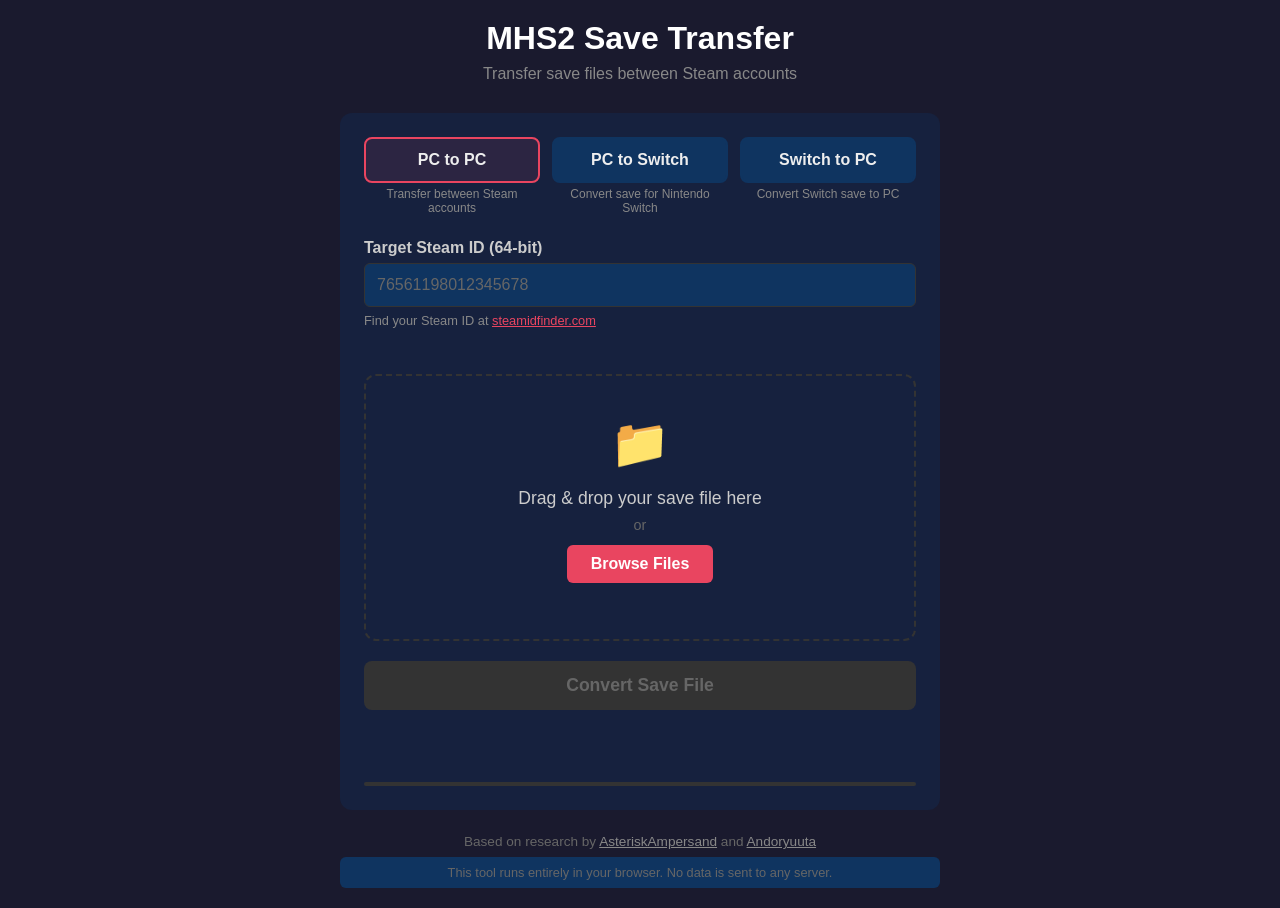
==== index.html @ a02b1a53 "Initial MHS2 save transfer tool - client-side only" ====
<!DOCTYPE html>
<html lang="en">
<head>
    <meta charset="UTF-8">
    <meta name="viewport" content="width=device-width, initial-scale=1.0">
    <title>MHS2 Save Transfer Tool</title>
    <link rel="stylesheet" href="style.css">
</head>
<body>
    <div class="container">
        <header>
            <h1>MHS2 Save Transfer</h1>
            <p class="subtitle">Transfer save files between Steam accounts</p>
        </header>

        <main>
            <div class="mode-selector">
                <label class="mode-option">
                    <input type="radio" name="mode" value="pc-to-pc" checked>
                    <span class="mode-label">PC to PC</span>
                    <span class="mode-desc">Transfer between Steam accounts</span>
                </label>
                <label class="mode-option">
                    <input type="radio" name="mode" value="pc-to-nsw">
                    <span class="mode-label">PC to Switch</span>
                    <span class="mode-desc">Convert save for Nintendo Switch</span>
                </label>
                <label class="mode-option">
                    <input type="radio" name="mode" value="nsw-to-pc">
                    <span class="mode-label">Switch to PC</span>
                    <span class="mode-desc">Convert Switch save to PC</span>
                </label>
            </div>

            <div class="config-section">
                <div class="input-group" id="steamid-group">
                    <label for="steamid">Target Steam ID (64-bit)</label>
                    <input type="number" id="steamid" placeholder="76561198012345678" min="0" step="1">
                    <span class="hint">Find your Steam ID at <a href="https://steamidfinder.com/" target="_blank">steamidfinder.com</a></span>
                    <span class="error" id="steamid-error"></span>
                </div>
            </div>

            <div class="upload-section" id="drop-zone">
                <div class="upload-icon">📁</div>
                <p class="upload-text">Drag & drop your save file here</p>
                <p class="upload-or">or</p>
                <label class="upload-btn">
                    Browse Files
                    <input type="file" id="file-input" accept=".sav">
                </label>
                <p class="file-info" id="file-info"></p>
            </div>

            <button class="convert-btn" id="convert-btn" disabled>
                Convert Save File
            </button>

            <div class="status" id="status"></div>
            <div class="progress-bar" id="progress-bar">
                <div class="progress-fill" id="progress-fill"></div>
            </div>
        </main>

        <footer>
            <p>Based on research by <a href="https://github.com/AsteriskAmpersand/MHST2-Save-Tools" target="_blank">AsteriskAmpersand</a> and <a href="https://github.com/Andoryuuta/MHS2SaveKeygen" target="_blank">Andoryuuta</a></p>
            <p class="warning">This tool runs entirely in your browser. No data is sent to any server.</p>
        </footer>
    </div>

    <script type="module" src="app.js"></script>
</body>
</html>
---- style.css ----
* {
    box-sizing: border-box;
    margin: 0;
    padding: 0;
}

body {
    font-family: -apple-system, BlinkMacSystemFont, 'Segoe UI', Roboto, Oxygen, Ubuntu, sans-serif;
    background: #1a1a2e;
    color: #eee;
    min-height: 100vh;
    display: flex;
    justify-content: center;
    padding: 20px;
}

.container {
    max-width: 600px;
    width: 100%;
}

header {
    text-align: center;
    margin-bottom: 30px;
}

h1 {
    font-size: 2rem;
    color: #fff;
    margin-bottom: 8px;
}

.subtitle {
    color: #888;
    font-size: 1rem;
}

main {
    background: #16213e;
    border-radius: 12px;
    padding: 24px;
}

.mode-selector {
    display: grid;
    grid-template-columns: repeat(3, 1fr);
    gap: 12px;
    margin-bottom: 24px;
}

.mode-option {
    cursor: pointer;
}

.mode-option input {
    display: none;
}

.mode-label {
    display: block;
    background: #0f3460;
    border: 2px solid #0f3460;
    border-radius: 8px;
    padding: 12px 8px;
    text-align: center;
    font-weight: 600;
    transition: all 0.2s;
}

.mode-option input:checked + .mode-label {
    border-color: #e94560;
    background: #e945601a;
}

.mode-desc {
    display: block;
    font-size: 0.75rem;
    color: #888;
    margin-top: 4px;
    text-align: center;
}

.config-section {
    margin-bottom: 20px;
}

.input-group {
    display: flex;
    flex-direction: column;
    gap: 6px;
}

.input-group label {
    font-weight: 600;
    color: #ccc;
}

.input-group input {
    background: #0f3460;
    border: 1px solid #333;
    border-radius: 6px;
    padding: 12px;
    color: #fff;
    font-size: 1rem;
}

.input-group input:focus {
    outline: none;
    border-color: #e94560;
}

.input-group input::placeholder {
    color: #666;
}

.hint {
    font-size: 0.8rem;
    color: #888;
}

.hint a {
    color: #e94560;
}

.error {
    color: #ff6b6b;
    font-size: 0.85rem;
    min-height: 20px;
}

#steamid-group.hidden {
    display: none;
}

.upload-section {
    border: 2px dashed #333;
    border-radius: 12px;
    padding: 40px 20px;
    text-align: center;
    margin-bottom: 20px;
    transition: border-color 0.2s;
}

.upload-section.drag-over {
    border-color: #e94560;
    background: #e945601a;
}

.upload-icon {
    font-size: 3rem;
    margin-bottom: 16px;
}

.upload-text {
    font-size: 1.1rem;
    color: #ccc;
    margin-bottom: 8px;
}

.upload-or {
    color: #666;
    font-size: 0.9rem;
    margin-bottom: 12px;
}

.upload-btn {
    display: inline-block;
    background: #e94560;
    color: #fff;
    padding: 10px 24px;
    border-radius: 6px;
    cursor: pointer;
    font-weight: 600;
    transition: background 0.2s;
}

.upload-btn:hover {
    background: #d63850;
}

.upload-btn input {
    display: none;
}

.file-info {
    margin-top: 16px;
    color: #888;
    font-size: 0.9rem;
}

.file-info.has-file {
    color: #4ade80;
}

.convert-btn {
    width: 100%;
    background: #e94560;
    color: #fff;
    border: none;
    border-radius: 8px;
    padding: 14px;
    font-size: 1.1rem;
    font-weight: 600;
    cursor: pointer;
    transition: all 0.2s;
}

.convert-btn:disabled {
    background: #333;
    color: #666;
    cursor: not-allowed;
}

.convert-btn:not(:disabled):hover {
    background: #d63850;
    transform: translateY(-1px);
}

.status {
    margin-top: 16px;
    padding: 12px;
    border-radius: 6px;
    text-align: center;
    font-size: 0.95rem;
    min-height: 44px;
}

.status.info {
    background: #0f3460;
    color: #ccc;
}

.status.success {
    background: #166534;
    color: #4ade80;
}

.status.error {
    background: #991b1b;
    color: #f87171;
}

.progress-bar {
    height: 4px;
    background: #333;
    border-radius: 2px;
    margin-top: 12px;
    overflow: hidden;
}

.progress-fill {
    height: 100%;
    background: #e94560;
    width: 0%;
    transition: width 0.3s;
}

footer {
    text-align: center;
    margin-top: 24px;
    color: #666;
    font-size: 0.85rem;
}

footer a {
    color: #888;
}

footer a:hover {
    color: #e94560;
}

.warning {
    margin-top: 8px;
    padding: 8px;
    background: #0f3460;
    border-radius: 6px;
    font-size: 0.8rem;
}
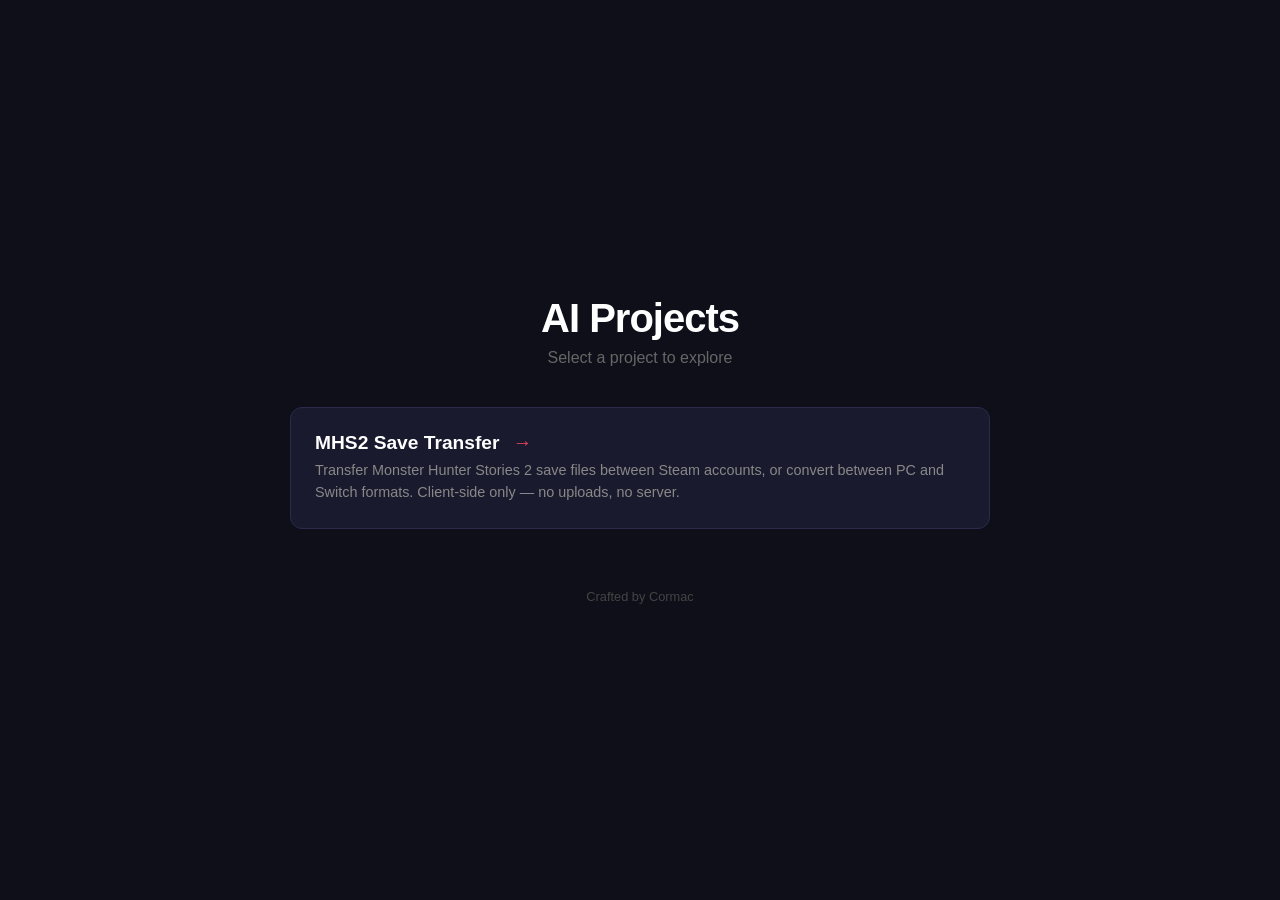
==== commit 7fdf9642: "Add root launcher page with project links" ====
--- a/index.html
+++ b/index.html
@@ -3,71 +3,89 @@
 <head>
     <meta charset="UTF-8">
     <meta name="viewport" content="width=device-width, initial-scale=1.0">
-    <title>MHS2 Save Transfer Tool</title>
-    <link rel="stylesheet" href="style.css">
+    <title>AI Projects</title>
+    <style>
+        * { box-sizing: border-box; margin: 0; padding: 0; }
+        body {
+            font-family: -apple-system, BlinkMacSystemFont, 'Segoe UI', Roboto, sans-serif;
+            background: #0f0f1a;
+            color: #e0e0e0;
+            min-height: 100vh;
+            display: flex;
+            justify-content: center;
+            align-items: center;
+            padding: 40px 20px;
+        }
+        .container {
+            max-width: 700px;
+            width: 100%;
+            text-align: center;
+        }
+        h1 {
+            font-size: 2.5rem;
+            color: #fff;
+            margin-bottom: 8px;
+            letter-spacing: -1px;
+        }
+        .subtitle {
+            color: #666;
+            margin-bottom: 40px;
+        }
+        .projects {
+            display: flex;
+            flex-direction: column;
+            gap: 16px;
+        }
+        .project-card {
+            background: #1a1a2e;
+            border: 1px solid #2a2a4a;
+            border-radius: 12px;
+            padding: 24px;
+            text-align: left;
+            text-decoration: none;
+            color: inherit;
+            transition: all 0.2s;
+        }
+        .project-card:hover {
+            border-color: #e94560;
+            transform: translateY(-2px);
+        }
+        .project-card h2 {
+            color: #fff;
+            font-size: 1.2rem;
+            margin-bottom: 6px;
+        }
+        .project-card p {
+            color: #888;
+            font-size: 0.9rem;
+            line-height: 1.5;
+        }
+        .project-card .arrow {
+            color: #e94560;
+            margin-left: 8px;
+        }
+        footer {
+            margin-top: 60px;
+            color: #444;
+            font-size: 0.8rem;
+        }
+    </style>
 </head>
 <body>
     <div class="container">
-        <header>
-            <h1>MHS2 Save Transfer</h1>
-            <p class="subtitle">Transfer save files between Steam accounts</p>
-        </header>
+        <h1>AI Projects</h1>
+        <p class="subtitle">Select a project to explore</p>
 
-        <main>
-            <div class="mode-selector">
-                <label class="mode-option">
-                    <input type="radio" name="mode" value="pc-to-pc" checked>
-                    <span class="mode-label">PC to PC</span>
-                    <span class="mode-desc">Transfer between Steam accounts</span>
-                </label>
-                <label class="mode-option">
-                    <input type="radio" name="mode" value="pc-to-nsw">
-                    <span class="mode-label">PC to Switch</span>
-                    <span class="mode-desc">Convert save for Nintendo Switch</span>
-                </label>
-                <label class="mode-option">
-                    <input type="radio" name="mode" value="nsw-to-pc">
-                    <span class="mode-label">Switch to PC</span>
-                    <span class="mode-desc">Convert Switch save to PC</span>
-                </label>
-            </div>
-
-            <div class="config-section">
-                <div class="input-group" id="steamid-group">
-                    <label for="steamid">Target Steam ID (64-bit)</label>
-                    <input type="number" id="steamid" placeholder="76561198012345678" min="0" step="1">
-                    <span class="hint">Find your Steam ID at <a href="https://steamidfinder.com/" target="_blank">steamidfinder.com</a></span>
-                    <span class="error" id="steamid-error"></span>
-                </div>
-            </div>
-
-            <div class="upload-section" id="drop-zone">
-                <div class="upload-icon">📁</div>
-                <p class="upload-text">Drag & drop your save file here</p>
-                <p class="upload-or">or</p>
-                <label class="upload-btn">
-                    Browse Files
-                    <input type="file" id="file-input" accept=".sav">
-                </label>
-                <p class="file-info" id="file-info"></p>
-            </div>
-
-            <button class="convert-btn" id="convert-btn" disabled>
-                Convert Save File
-            </button>
-
-            <div class="status" id="status"></div>
-            <div class="progress-bar" id="progress-bar">
-                <div class="progress-fill" id="progress-fill"></div>
-            </div>
-        </main>
+        <div class="projects">
+            <a href="projects/mhs2-save/" class="project-card">
+                <h2>MHS2 Save Transfer <span class="arrow">→</span></h2>
+                <p>Transfer Monster Hunter Stories 2 save files between Steam accounts, or convert between PC and Switch formats. Client-side only — no uploads, no server.</p>
+            </a>
+        </div>
 
         <footer>
-            <p>Based on research by <a href="https://github.com/AsteriskAmpersand/MHST2-Save-Tools" target="_blank">AsteriskAmpersand</a> and <a href="https://github.com/Andoryuuta/MHS2SaveKeygen" target="_blank">Andoryuuta</a></p>
-            <p class="warning">This tool runs entirely in your browser. No data is sent to any server.</p>
+            <p>Crafted by Cormac</p>
         </footer>
     </div>
-
-    <script type="module" src="app.js"></script>
 </body>
 </html>
